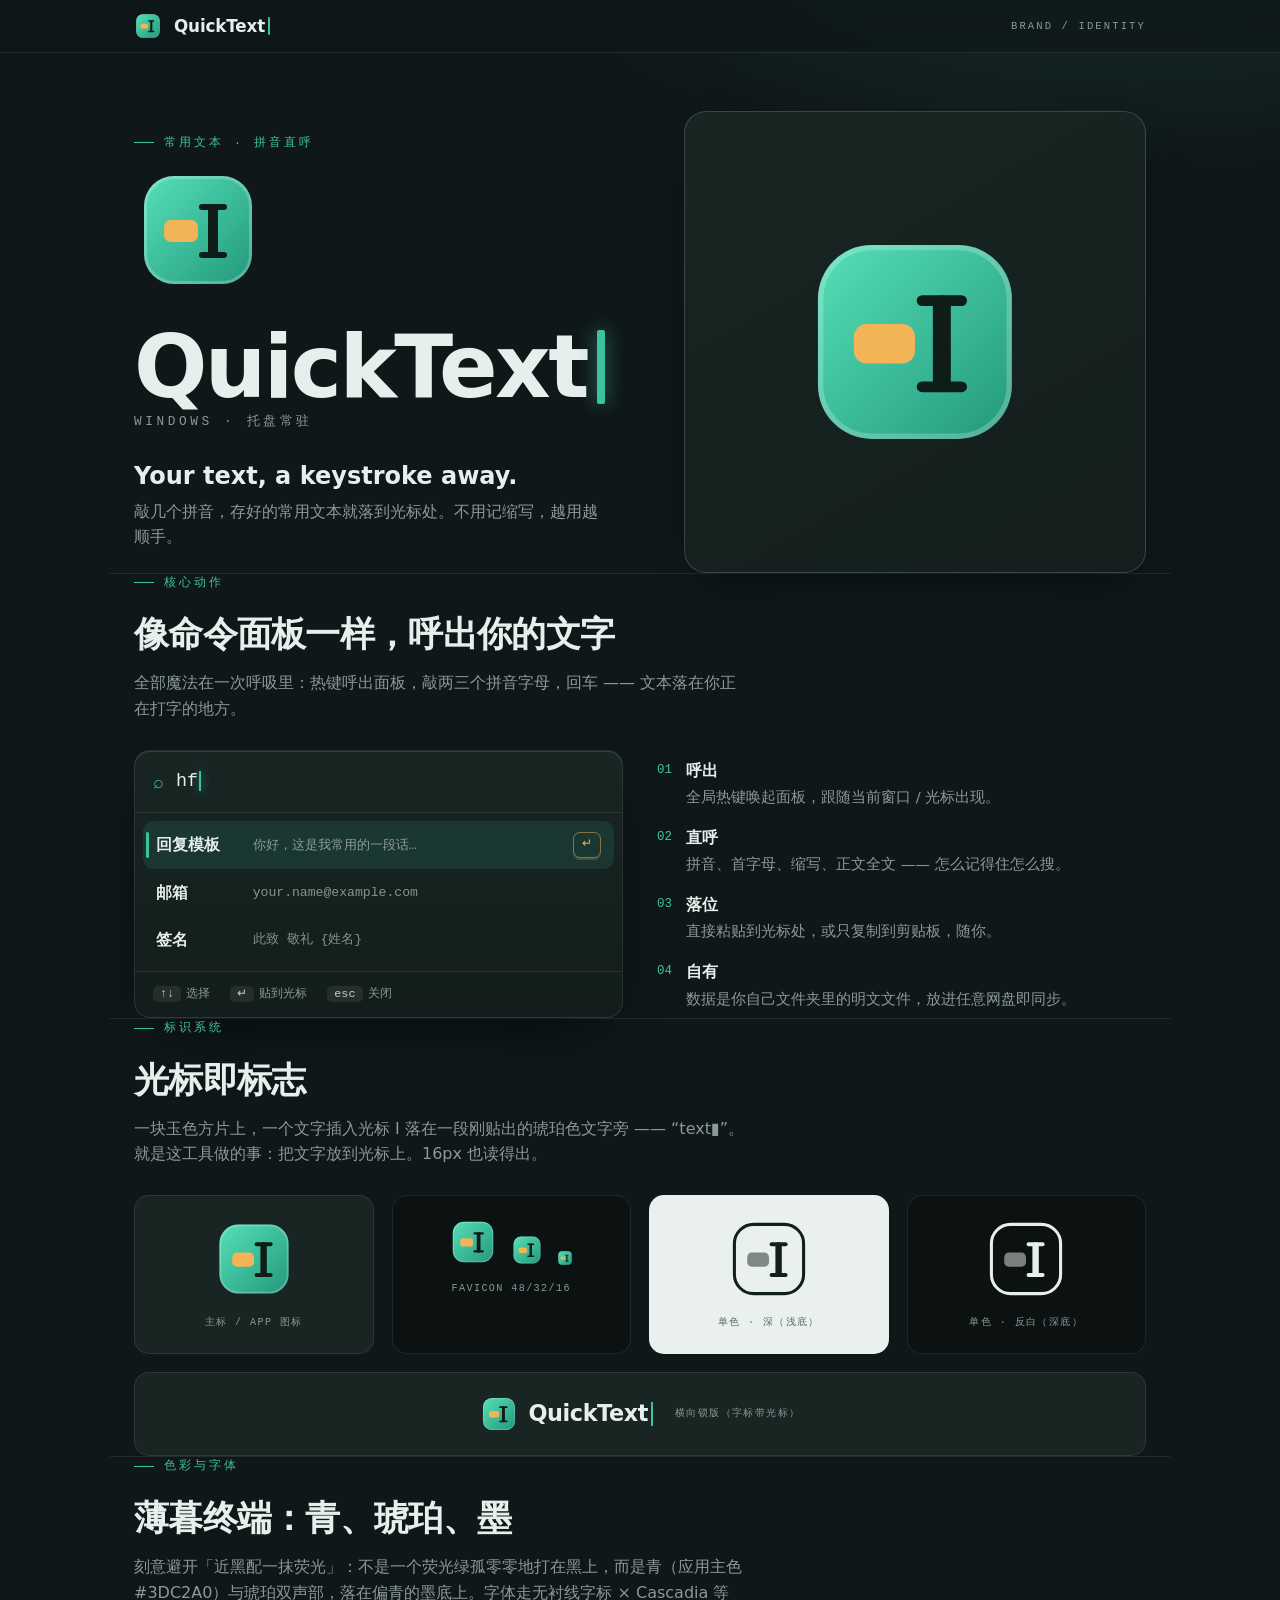
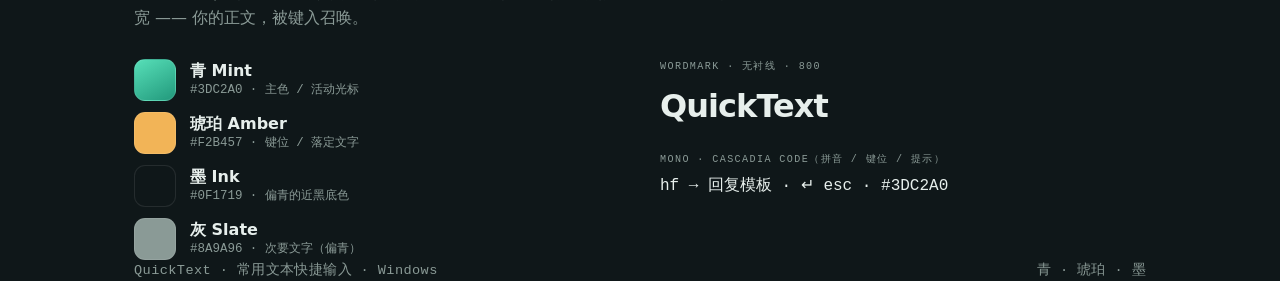
==== assets/branding/brand.html @ 9eef90a0 "init project" ====
<!doctype html>
<meta charset="utf-8">
<title>QuickText — Brand & Logo</title>
<style>
  :root{
    --sans:-apple-system,"Segoe UI",system-ui,"PingFang SC","Microsoft YaHei",sans-serif;
    --mono:"Cascadia Code","Cascadia Mono",ui-monospace,Consolas,monospace;
    --ink:#0F1719; --ink-2:#141F1D; --surface:#182523; --surface-2:#1E2C2A;
    --mint:#3DC2A0; --mint-lo:#5FE0C0; --amber:#F2B457; --paper:#E7EFEC; --slate:#8A9A96;
    --line:rgba(255,255,255,.09); --line-2:rgba(255,255,255,.16);
    --maxw:1060px;
  }
  *{box-sizing:border-box}
  body{margin:0;background:var(--ink);color:var(--paper);font-family:var(--sans);line-height:1.6;
    -webkit-font-smoothing:antialiased;
    background-image:radial-gradient(1000px 420px at 88% -10%, rgba(61,194,160,.14), transparent 62%);
    background-attachment:fixed}
  .wrap{max-width:var(--maxw);margin:0 auto;padding:0 24px}
  section{padding:66px 0;border-top:1px solid var(--line)}
  section:first-of-type{border-top:0}
  .eyebrow{font-family:var(--mono);font-size:.72rem;letter-spacing:.26em;text-transform:uppercase;color:var(--mint);
    margin:0 0 14px;display:flex;align-items:center;gap:10px}
  .eyebrow::before{content:"";width:20px;height:1px;background:var(--mint)}
  h2{font-weight:800;font-size:clamp(1.5rem,3.3vw,2.2rem);margin:0 0 8px;letter-spacing:-.02em;text-wrap:balance}
  .lede{color:var(--slate);max-width:60ch;margin:0 0 28px}

  header{position:sticky;top:0;z-index:20;backdrop-filter:blur(10px);background:rgba(15,23,25,.72);border-bottom:1px solid var(--line)}
  .bar{max-width:var(--maxw);margin:0 auto;padding:12px 24px;display:flex;align-items:center;gap:12px}
  .bar svg{width:28px;height:28px;display:block}
  .bar .nm{font-weight:800;font-size:1.05rem;letter-spacing:-.01em;display:flex;align-items:center}
  .bar .nm i{width:2px;height:1.05em;background:var(--mint);margin-left:3px;border-radius:1px}
  .bar .spacer{flex:1}
  .bar .tag{font-family:var(--mono);font-size:.66rem;letter-spacing:.2em;text-transform:uppercase;color:var(--slate)}

  .hero{padding-top:58px}
  .hero-grid{display:grid;grid-template-columns:1.05fr .95fr;gap:40px;align-items:center}
  .mark-xl{width:128px;height:128px;filter:drop-shadow(0 18px 30px -14px rgba(0,0,0,.55))}
  .wm{display:flex;align-items:center;font-weight:800;font-size:clamp(3rem,8vw,5.4rem);letter-spacing:-.03em;margin:22px 0 2px;line-height:1}
  .wm .cur{width:.5rem;height:.86em;background:var(--mint);margin-left:.12em;border-radius:2px;box-shadow:0 0 18px rgba(61,194,160,.6)}
  .roman{font-family:var(--mono);font-size:.8rem;letter-spacing:.28em;text-transform:uppercase;color:var(--slate)}
  .tagline{font-size:clamp(1.15rem,2.5vw,1.5rem);font-weight:700;margin:24px 0 4px}
  .tagline-sub{color:var(--slate);max-width:46ch;margin:0}
  .stage{aspect-ratio:1;border:1px solid var(--line-2);border-radius:22px;display:grid;place-items:center;
    background:linear-gradient(150deg,var(--surface),var(--ink-2));box-shadow:0 18px 44px -22px rgba(0,0,0,.7)}
  .stage svg{width:50%;height:50%}

  /* palette hero */
  .palette{max-width:600px;background:linear-gradient(180deg,#182523,#131E1C);border:1px solid var(--line);
    border-radius:16px;box-shadow:0 22px 60px -28px rgba(0,0,0,.8),inset 0 1px 0 rgba(95,224,192,.16);overflow:hidden}
  .pin{display:flex;align-items:center;gap:12px;padding:16px 18px;border-bottom:1px solid var(--line)}
  .pin .lens{color:var(--mint);font-size:1.15rem}
  .pin .q{font-family:var(--mono);font-size:1.15rem;display:flex;align-items:center}
  .pin .cur{width:2px;height:1.25rem;background:var(--mint);margin-left:1px;box-shadow:0 0 10px rgba(61,194,160,.8)}
  @media (prefers-reduced-motion: no-preference){.cur.bl{animation:bl 1.05s steps(1) infinite}}
  @keyframes bl{50%{opacity:0}}
  .rows{padding:8px}
  .row{display:flex;align-items:center;gap:12px;padding:11px 13px;border-radius:11px;position:relative}
  .row.on{background:rgba(61,194,160,.12)}
  .row.on::before{content:"";position:absolute;left:3px;top:11px;bottom:11px;width:3px;border-radius:3px;background:var(--mint)}
  .row .nm{font-weight:700;font-size:.98rem;min-width:5.4em}
  .row .bd{font-family:var(--mono);font-size:.82rem;color:rgba(231,239,236,.55);flex:1;white-space:nowrap;overflow:hidden;text-overflow:ellipsis}
  .row .kc{font-family:var(--mono);font-size:.78rem;color:var(--amber);border:1px solid rgba(242,179,87,.5);border-radius:7px;padding:2px 8px;box-shadow:0 2px 0 rgba(242,179,87,.22)}
  .hints{display:flex;gap:20px;padding:13px 18px;border-top:1px solid var(--line);font-family:var(--mono);font-size:.74rem;color:var(--slate)}
  .hints b{color:rgba(231,239,236,.82);font-weight:400;background:rgba(255,255,255,.07);border-radius:5px;padding:1px 7px;margin-right:5px}
  .flow{display:grid;grid-template-columns:1fr 1fr;gap:34px;align-items:center}
  .flow ol{list-style:none;margin:0;padding:0;display:flex;flex-direction:column;gap:16px}
  .flow li{display:flex;gap:14px}
  .flow .n{font-family:var(--mono);color:var(--mint);font-size:.78rem;padding-top:3px}
  .flow .t{font-weight:700;margin:0}
  .flow .d{margin:2px 0 0;color:var(--slate);font-size:.92rem}

  .vgrid{display:grid;grid-template-columns:repeat(4,1fr);gap:18px}
  .v{border:1px solid var(--line);border-radius:15px;background:var(--surface);padding:22px;display:flex;flex-direction:column;align-items:center;gap:15px}
  .v .cap{font-family:var(--mono);font-size:.63rem;letter-spacing:.14em;text-transform:uppercase;color:var(--slate)}
  .v.lite{background:#EAF0EE}.v.lite .cap{color:#5a6a66}
  .v.dark{background:#0C1112}
  .tile{width:82px;height:82px}
  .fav{display:flex;align-items:flex-end;gap:14px}
  .lockh{display:flex;align-items:center;gap:11px}
  .lockh svg{width:38px;height:38px}
  .lockh .nm{font-weight:800;font-size:1.4rem;letter-spacing:-.02em;display:flex;align-items:center}
  .lockh .nm i{width:2px;height:1.05em;background:var(--mint);margin-left:3px}

  .tok{display:grid;grid-template-columns:1fr 1fr;gap:40px}
  .sw{display:flex;flex-direction:column;gap:11px}
  .cc{display:flex;align-items:center;gap:14px}
  .cc .dot{width:42px;height:42px;border-radius:11px;border:1px solid var(--line);flex:none}
  .cc .info{display:flex;flex-direction:column;line-height:1.35}
  .cc .zh{font-weight:700}
  .cc .hx{font-family:var(--mono);font-size:.78rem;color:var(--slate)}
  .tspec{display:flex;flex-direction:column;gap:20px}
  .ts .lbl{font-family:var(--mono);font-size:.63rem;letter-spacing:.14em;text-transform:uppercase;color:var(--slate);margin-bottom:6px}
  .ts .wmx{font-weight:800;font-size:2rem;letter-spacing:-.03em}
  .ts .mn{font-family:var(--mono);font-size:1rem}

  footer{padding:36px 0 60px;color:var(--slate);font-size:.85rem;display:flex;justify-content:space-between;gap:16px;flex-wrap:wrap;font-family:var(--mono);letter-spacing:.03em}
  @media (max-width:820px){.hero-grid,.flow,.tok{grid-template-columns:1fr}.stage{max-width:300px}.vgrid{grid-template-columns:1fr 1fr}}
</style>

<svg width="0" height="0" style="position:absolute" aria-hidden="true">
  <defs>
    <linearGradient id="qg" x1="0" y1="0" x2="1" y2="1"><stop offset="0" stop-color="#57DFB8"/><stop offset="1" stop-color="#22997C"/></linearGradient>
    <symbol id="mark" viewBox="0 0 64 64">
      <rect x="5" y="5" width="54" height="54" rx="15" fill="url(#qg)"/>
      <rect x="5.75" y="5.75" width="52.5" height="52.5" rx="14.25" fill="none" stroke="rgba(255,255,255,.22)" stroke-width="1.5"/>
      <rect x="15" y="27" width="17" height="11" rx="3.5" fill="#F2B457"/>
      <g fill="#0F1D19"><rect x="37" y="19" width="5" height="27" rx="2.5"/><rect x="32.5" y="19" width="14" height="3" rx="1.5"/><rect x="32.5" y="43" width="14" height="3" rx="1.5"/></g>
    </symbol>
    <symbol id="mark-mono" viewBox="0 0 64 64">
      <rect x="5" y="5" width="54" height="54" rx="15" fill="none" stroke="currentColor" stroke-width="2.4"/>
      <rect x="15" y="27" width="17" height="11" rx="3.5" fill="currentColor" fill-opacity=".5"/>
      <g fill="currentColor"><rect x="37" y="19" width="5" height="27" rx="2.5"/><rect x="32.5" y="19" width="14" height="3" rx="1.5"/><rect x="32.5" y="43" width="14" height="3" rx="1.5"/></g>
    </symbol>
  </defs>
</svg>

<header><div class="bar">
  <svg><use href="#mark"/></svg><span class="nm">QuickText<i></i></span>
  <span class="spacer"></span><span class="tag">Brand / Identity</span>
</div></header>

<main>
  <section class="hero wrap">
    <div class="hero-grid">
      <div>
        <p class="eyebrow">常用文本 · 拼音直呼</p>
        <svg class="mark-xl"><use href="#mark"/></svg>
        <div class="wm">QuickText<span class="cur"></span></div>
        <div class="roman">Windows · 托盘常驻</div>
        <p class="tagline">Your text, a keystroke away.</p>
        <p class="tagline-sub">敲几个拼音，存好的常用文本就落到光标处。不用记缩写，越用越顺手。</p>
      </div>
      <div class="stage"><svg><use href="#mark"/></svg></div>
    </div>
  </section>

  <section class="wrap">
    <p class="eyebrow">核心动作</p>
    <h2>像命令面板一样，呼出你的文字</h2>
    <p class="lede">全部魔法在一次呼吸里：热键呼出面板，敲两三个拼音字母，回车 —— 文本落在你正在打字的地方。</p>
    <div class="flow">
      <div class="palette" role="img" aria-label="示意：输入拼音 hf，命中「回复模板」，回车贴到光标处">
        <div class="pin"><span class="lens">⌕</span><span class="q">hf<span class="cur bl"></span></span></div>
        <div class="rows">
          <div class="row on"><span class="nm">回复模板</span><span class="bd">你好，这是我常用的一段话…</span><span class="kc">↵</span></div>
          <div class="row"><span class="nm">邮箱</span><span class="bd">your.name@example.com</span></div>
          <div class="row"><span class="nm">签名</span><span class="bd">此致 敬礼 {姓名}</span></div>
        </div>
        <div class="hints"><span><b>↑↓</b>选择</span><span><b>↵</b>贴到光标</span><span><b>esc</b>关闭</span></div>
      </div>
      <ol>
        <li><span class="n">01</span><div><p class="t">呼出</p><p class="d">全局热键唤起面板，跟随当前窗口 / 光标出现。</p></div></li>
        <li><span class="n">02</span><div><p class="t">直呼</p><p class="d">拼音、首字母、缩写、正文全文 —— 怎么记得住怎么搜。</p></div></li>
        <li><span class="n">03</span><div><p class="t">落位</p><p class="d">直接粘贴到光标处，或只复制到剪贴板，随你。</p></div></li>
        <li><span class="n">04</span><div><p class="t">自有</p><p class="d">数据是你自己文件夹里的明文文件，放进任意网盘即同步。</p></div></li>
      </ol>
    </div>
  </section>

  <section class="wrap">
    <p class="eyebrow">标识系统</p>
    <h2>光标即标志</h2>
    <p class="lede">一块玉色方片上，一个文字插入光标 I 落在一段刚贴出的琥珀色文字旁 —— “text▮”。就是这工具做的事：把文字放到光标上。16px 也读得出。</p>
    <div class="vgrid">
      <div class="v"><svg class="tile"><use href="#mark"/></svg><span class="cap">主标 / App 图标</span></div>
      <div class="v dark"><div class="fav"><svg width="48" height="48"><use href="#mark"/></svg><svg width="32" height="32"><use href="#mark"/></svg><svg width="16" height="16"><use href="#mark"/></svg></div><span class="cap">Favicon 48/32/16</span></div>
      <div class="v lite"><svg class="tile" style="color:#12201C"><use href="#mark-mono"/></svg><span class="cap">单色 · 深（浅底）</span></div>
      <div class="v dark"><svg class="tile" style="color:#E7EFEC"><use href="#mark-mono"/></svg><span class="cap">单色 · 反白（深底）</span></div>
      <div class="v" style="grid-column:span 4;flex-direction:row;justify-content:center;gap:22px"><div class="lockh"><svg><use href="#mark"/></svg><span class="nm">QuickText<i></i></span></div><span class="cap">横向锁版（字标带光标）</span></div>
    </div>
  </section>

  <section class="wrap">
    <p class="eyebrow">色彩与字体</p>
    <h2>薄暮终端：青、琥珀、墨</h2>
    <p class="lede">刻意避开「近黑配一抹荧光」：不是一个荧光绿孤零零地打在黑上，而是青（应用主色 #3DC2A0）与琥珀双声部，落在偏青的墨底上。字体走无衬线字标 × Cascadia 等宽 —— 你的正文，被键入召唤。</p>
    <div class="tok">
      <div class="sw">
        <div class="cc"><span class="dot" style="background:linear-gradient(150deg,#57DFB8,#22997C)"></span><span class="info"><span class="zh">青 Mint</span><span class="hx">#3DC2A0 · 主色 / 活动光标</span></span></div>
        <div class="cc"><span class="dot" style="background:#F2B457"></span><span class="info"><span class="zh">琥珀 Amber</span><span class="hx">#F2B457 · 键位 / 落定文字</span></span></div>
        <div class="cc"><span class="dot" style="background:#0F1719"></span><span class="info"><span class="zh">墨 Ink</span><span class="hx">#0F1719 · 偏青的近黑底色</span></span></div>
        <div class="cc"><span class="dot" style="background:#8A9A96"></span><span class="info"><span class="zh">灰 Slate</span><span class="hx">#8A9A96 · 次要文字（偏青）</span></span></div>
      </div>
      <div class="tspec">
        <div class="ts"><div class="lbl">Wordmark · 无衬线 · 800</div><div class="wmx">QuickText</div></div>
        <div class="ts"><div class="lbl">Mono · Cascadia Code（拼音 / 键位 / 提示）</div><div class="mn">hf → 回复模板 · ↵ esc · #3DC2A0</div></div>
      </div>
    </div>
  </section>
</main>

<footer class="wrap"><span>QuickText · 常用文本快捷输入 · Windows</span><span>青 · 琥珀 · 墨</span></footer>
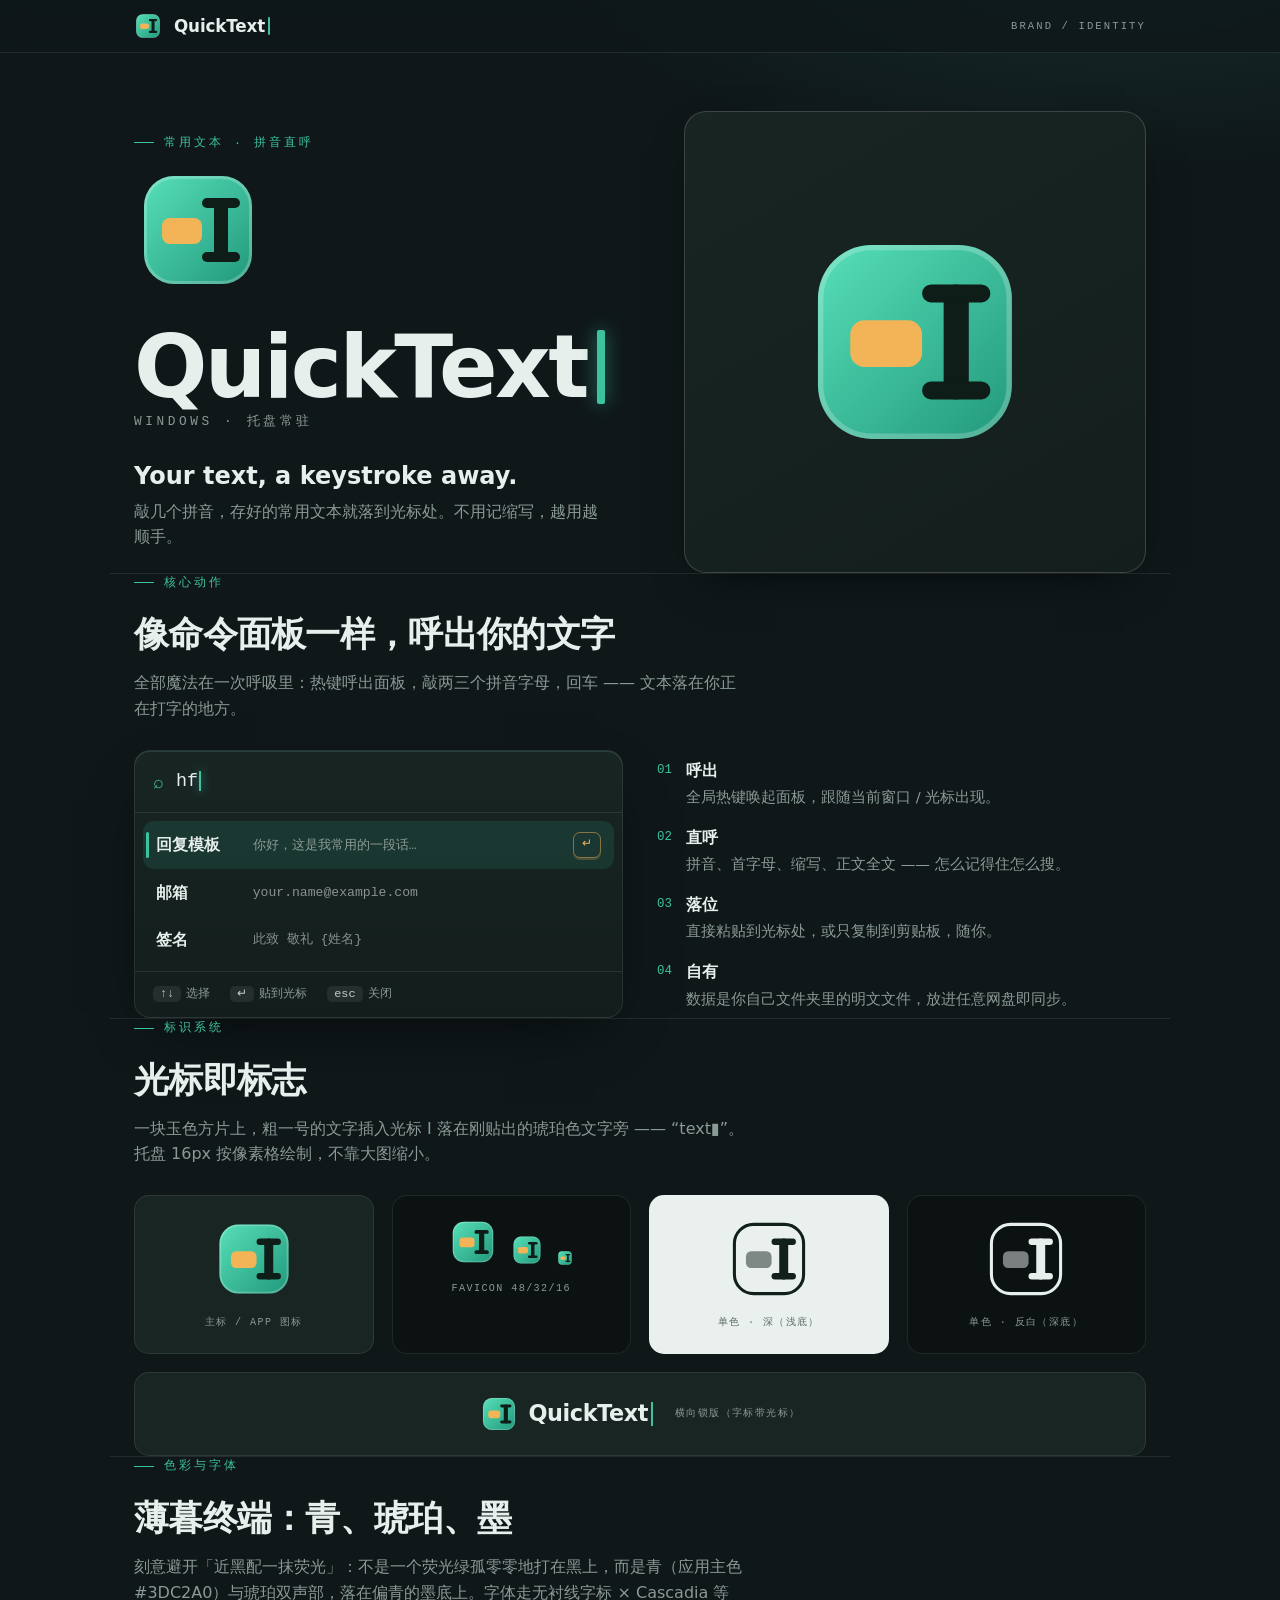
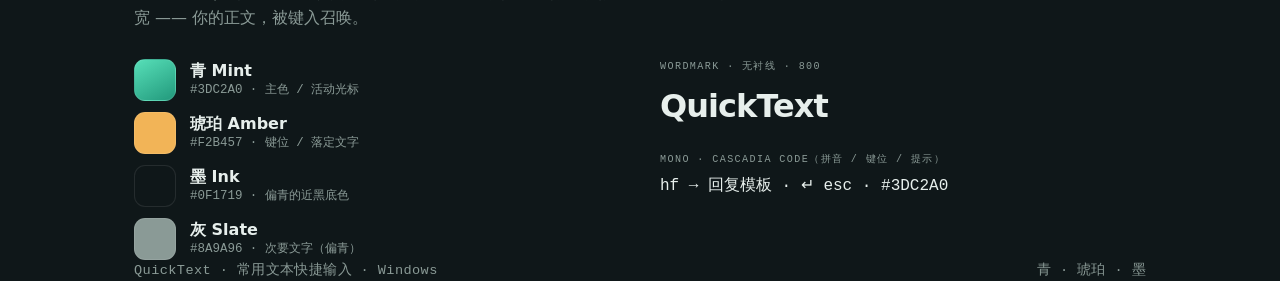
==== commit f5f13162: "Add clipboard history and AI snippet generate for v1.1.0. Ship optional clipboard history and BYO-ke" ====
--- a/assets/branding/brand.html
+++ b/assets/branding/brand.html
@@ -103,13 +103,13 @@
     <symbol id="mark" viewBox="0 0 64 64">
       <rect x="5" y="5" width="54" height="54" rx="15" fill="url(#qg)"/>
       <rect x="5.75" y="5.75" width="52.5" height="52.5" rx="14.25" fill="none" stroke="rgba(255,255,255,.22)" stroke-width="1.5"/>
-      <rect x="15" y="27" width="17" height="11" rx="3.5" fill="#F2B457"/>
-      <g fill="#0F1D19"><rect x="37" y="19" width="5" height="27" rx="2.5"/><rect x="32.5" y="19" width="14" height="3" rx="1.5"/><rect x="32.5" y="43" width="14" height="3" rx="1.5"/></g>
+      <rect x="14" y="26" width="20" height="13" rx="4" fill="#F2B457"/>
+      <g fill="#0F1D19"><rect x="40" y="16" width="7" height="32" rx="3.5"/><rect x="34" y="16" width="19" height="5" rx="2.5"/><rect x="34" y="43" width="19" height="5" rx="2.5"/></g>
     </symbol>
     <symbol id="mark-mono" viewBox="0 0 64 64">
       <rect x="5" y="5" width="54" height="54" rx="15" fill="none" stroke="currentColor" stroke-width="2.4"/>
-      <rect x="15" y="27" width="17" height="11" rx="3.5" fill="currentColor" fill-opacity=".5"/>
-      <g fill="currentColor"><rect x="37" y="19" width="5" height="27" rx="2.5"/><rect x="32.5" y="19" width="14" height="3" rx="1.5"/><rect x="32.5" y="43" width="14" height="3" rx="1.5"/></g>
+      <rect x="14" y="26" width="20" height="13" rx="4" fill="currentColor" fill-opacity=".5"/>
+      <g fill="currentColor"><rect x="40" y="16" width="7" height="32" rx="3.5"/><rect x="34" y="16" width="19" height="5" rx="2.5"/><rect x="34" y="43" width="19" height="5" rx="2.5"/></g>
     </symbol>
   </defs>
 </svg>
@@ -160,7 +160,7 @@
   <section class="wrap">
     <p class="eyebrow">标识系统</p>
     <h2>光标即标志</h2>
-    <p class="lede">一块玉色方片上，一个文字插入光标 I 落在一段刚贴出的琥珀色文字旁 —— “text▮”。就是这工具做的事：把文字放到光标上。16px 也读得出。</p>
+    <p class="lede">一块玉色方片上，粗一号的文字插入光标 I 落在刚贴出的琥珀色文字旁 —— “text▮”。托盘 16px 按像素格绘制，不靠大图缩小。</p>
     <div class="vgrid">
       <div class="v"><svg class="tile"><use href="#mark"/></svg><span class="cap">主标 / App 图标</span></div>
       <div class="v dark"><div class="fav"><svg width="48" height="48"><use href="#mark"/></svg><svg width="32" height="32"><use href="#mark"/></svg><svg width="16" height="16"><use href="#mark"/></svg></div><span class="cap">Favicon 48/32/16</span></div>
